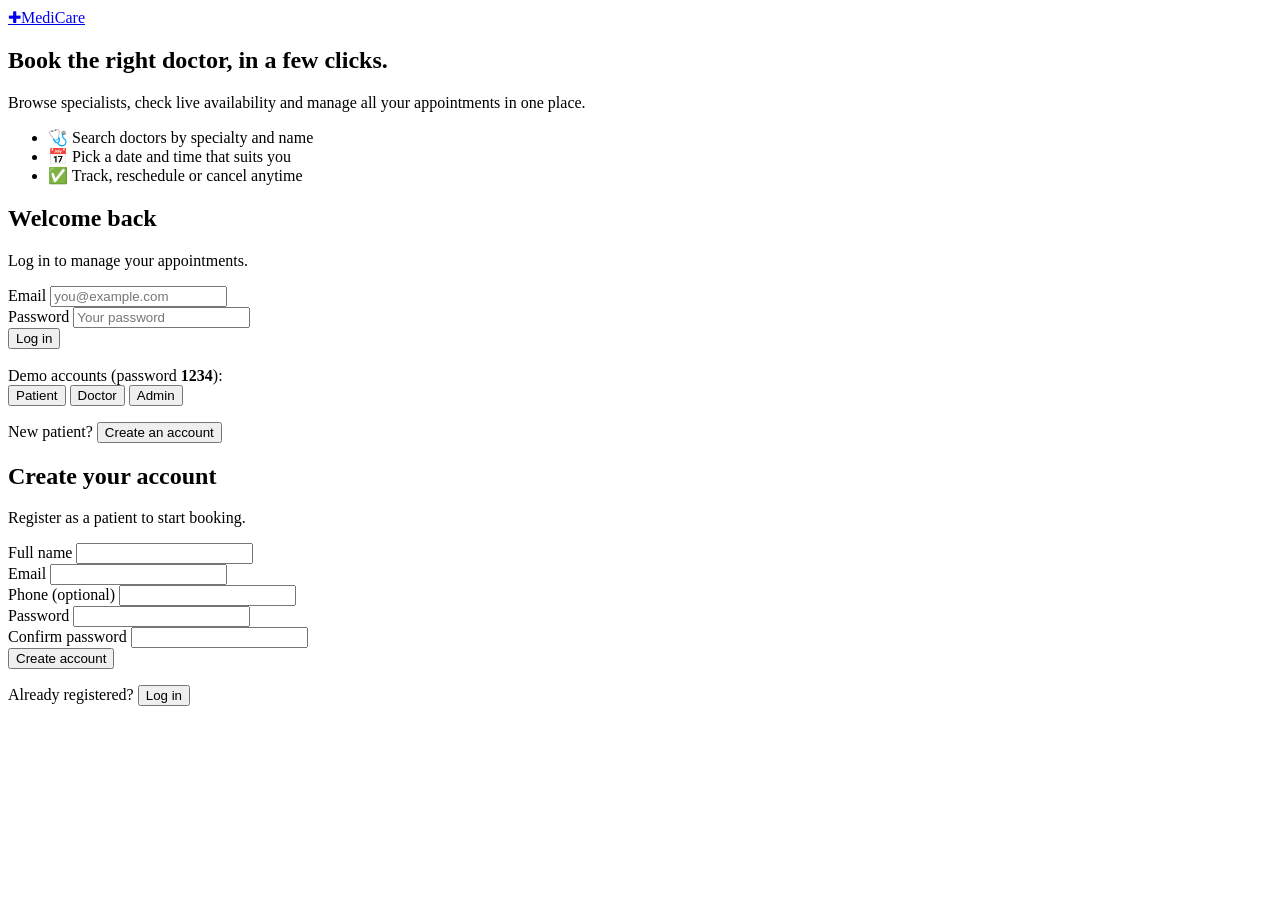
==== index.html @ a0e3eb26 "Add files via upload" ====
<!DOCTYPE html>
<html lang="en">
<head>
  <meta charset="UTF-8">
  <meta name="viewport" content="width=device-width, initial-scale=1">
  <title>Login – MediCare</title>
  <link rel="icon" href="data:image/svg+xml,%3Csvg xmlns=%27http://www.w3.org/2000/svg%27 viewBox=%270 0 32 32%27%3E%3Crect width=%2732%27 height=%2732%27 rx=%278%27 fill=%27%230f766e%27/%3E%3Cpath d=%27M13 7h6v6h6v6h-6v6h-6v-6H7v-6h6z%27 fill=%27white%27/%3E%3C/svg%3E">
  <link rel="stylesheet" href="css/styles.css">
</head>
<body>
  <div class="auth-wrap">
    <section class="auth-hero" aria-label="About MediCare">
      <a class="brand" href="index.html"><span class="brand-mark" aria-hidden="true">✚</span>MediCare</a>
      <div>
        <h1>Book the right doctor, in a few clicks.</h1>
        <p>Browse specialists, check live availability and manage all your appointments in one place.</p>
      </div>
      <ul>
        <li><span aria-hidden="true">🩺</span> Search doctors by specialty and name</li>
        <li><span aria-hidden="true">📅</span> Pick a date and time that suits you</li>
        <li><span aria-hidden="true">✅</span> Track, reschedule or cancel anytime</li>
      </ul>
    </section>

    <section class="auth-panel">
      <div class="auth-box">
        <!-- Login form -->
        <div id="loginView">
          <h1>Welcome back</h1>
          <p class="muted">Log in to manage your appointments.</p>
          <div id="loginAlert" class="alert error hidden" role="alert"></div>
          <form id="loginForm" class="form" novalidate>
            <div class="field">
              <label for="loginEmail">Email</label>
              <input id="loginEmail" type="email" autocomplete="email" placeholder="you@example.com" required>
              <div class="error"></div>
            </div>
            <div class="field">
              <label for="loginPassword">Password</label>
              <input id="loginPassword" type="password" autocomplete="current-password" placeholder="Your password" required>
              <div class="error"></div>
            </div>
            <button class="btn btn-primary btn-block" type="submit">Log in</button>
          </form>
          <p class="small muted" style="margin:18px 0 0">Demo accounts (password <strong>1234</strong>):</p>
          <div class="demo-accounts">
            <button type="button" data-email="patient@demo.com">Patient</button>
            <button type="button" data-email="doctor@demo.com">Doctor</button>
            <button type="button" data-email="admin@demo.com">Admin</button>
          </div>
          <p class="switch-line">New patient? <button class="link-btn" id="showRegister" type="button">Create an account</button></p>
        </div>

        <!-- Register form -->
        <div id="registerView" class="hidden">
          <h1>Create your account</h1>
          <p class="muted">Register as a patient to start booking.</p>
          <div id="registerAlert" class="alert error hidden" role="alert"></div>
          <form id="registerForm" class="form" novalidate>
            <div class="field">
              <label for="regName">Full name</label>
              <input id="regName" type="text" autocomplete="name" required>
              <div class="error"></div>
            </div>
            <div class="field">
              <label for="regEmail">Email</label>
              <input id="regEmail" type="email" autocomplete="email" required>
              <div class="error"></div>
            </div>
            <div class="field">
              <label for="regPhone">Phone (optional)</label>
              <input id="regPhone" type="tel" autocomplete="tel">
              <div class="error"></div>
            </div>
            <div class="form-row">
              <div class="field">
                <label for="regPassword">Password</label>
                <input id="regPassword" type="password" autocomplete="new-password" required>
                <div class="error"></div>
              </div>
              <div class="field">
                <label for="regConfirm">Confirm password</label>
                <input id="regConfirm" type="password" autocomplete="new-password" required>
                <div class="error"></div>
              </div>
            </div>
            <button class="btn btn-primary btn-block" type="submit">Create account</button>
          </form>
          <p class="switch-line">Already registered? <button class="link-btn" id="showLogin" type="button">Log in</button></p>
        </div>
      </div>
    </section>
  </div>

  <script src="js/data.js"></script>
  <script src="js/app.js"></script>
  <script>
    (function () {
      var existing = MC.Auth.current();
      if (existing) { location.replace(MC.Auth.home(existing.role)); return; }

      var $ = function (id) { return document.getElementById(id); };
      var emailRe = /^[^\s@]+@[^\s@]+\.[^\s@]+$/;

      function setErr(input, msg) {
        var f = input.closest('.field');
        f.classList.toggle('invalid', !!msg);
        f.querySelector('.error').textContent = msg || '';
        return !msg;
      }
      function showAlert(el, msg) { el.textContent = msg; el.classList.remove('hidden'); }
      function nextUrl(user) {
        var n = App.param('next');
        // only allow same-folder relative page names
        if (n && /^[a-z0-9-]+\.html(\?[^#]*)?$/i.test(n)) return n;
        return MC.Auth.home(user.role);
      }

      $('showRegister').addEventListener('click', function () { $('loginView').classList.add('hidden'); $('registerView').classList.remove('hidden'); $('regName').focus(); });
      $('showLogin').addEventListener('click', function () { $('registerView').classList.add('hidden'); $('loginView').classList.remove('hidden'); $('loginEmail').focus(); });

      document.querySelectorAll('.demo-accounts button').forEach(function (b) {
        b.addEventListener('click', function () { $('loginEmail').value = b.dataset.email; $('loginPassword').value = '1234'; $('loginForm').requestSubmit(); });
      });

      $('loginForm').addEventListener('submit', function (e) {
        e.preventDefault();
        $('loginAlert').classList.add('hidden');
        var em = $('loginEmail'), pw = $('loginPassword');
        var ok = setErr(em, !em.value.trim() ? 'Email is required.' : !emailRe.test(em.value.trim()) ? 'Enter a valid email address.' : '');
        ok = setErr(pw, !pw.value ? 'Password is required.' : '') && ok;
        if (!ok) return;
        var r = MC.Auth.login(em.value, pw.value);
        if (!r.ok) { showAlert($('loginAlert'), r.error); return; }
        location.href = nextUrl(r.user);
      });

      $('registerForm').addEventListener('submit', function (e) {
        e.preventDefault();
        $('registerAlert').classList.add('hidden');
        var n = $('regName'), em = $('regEmail'), ph = $('regPhone'), pw = $('regPassword'), cf = $('regConfirm');
        var ok = setErr(n, n.value.trim().length < 3 ? 'Enter your full name.' : '');
        ok = setErr(em, !emailRe.test(em.value.trim()) ? 'Enter a valid email address.' : '') && ok;
        ok = setErr(ph, ph.value && !/^[+\d][\d\s-]{6,}$/.test(ph.value.trim()) ? 'Enter a valid phone number.' : '') && ok;
        ok = setErr(pw, pw.value.length < 4 ? 'Use at least 4 characters.' : '') && ok;
        ok = setErr(cf, cf.value !== pw.value ? 'Passwords do not match.' : '') && ok;
        if (!ok) return;
        var r = MC.Auth.register({ name: n.value, email: em.value, phone: ph.value, password: pw.value });
        if (!r.ok) { showAlert($('registerAlert'), r.error); return; }
        location.href = nextUrl(r.user);
      });
    })();
  </script>
</body>
</html>
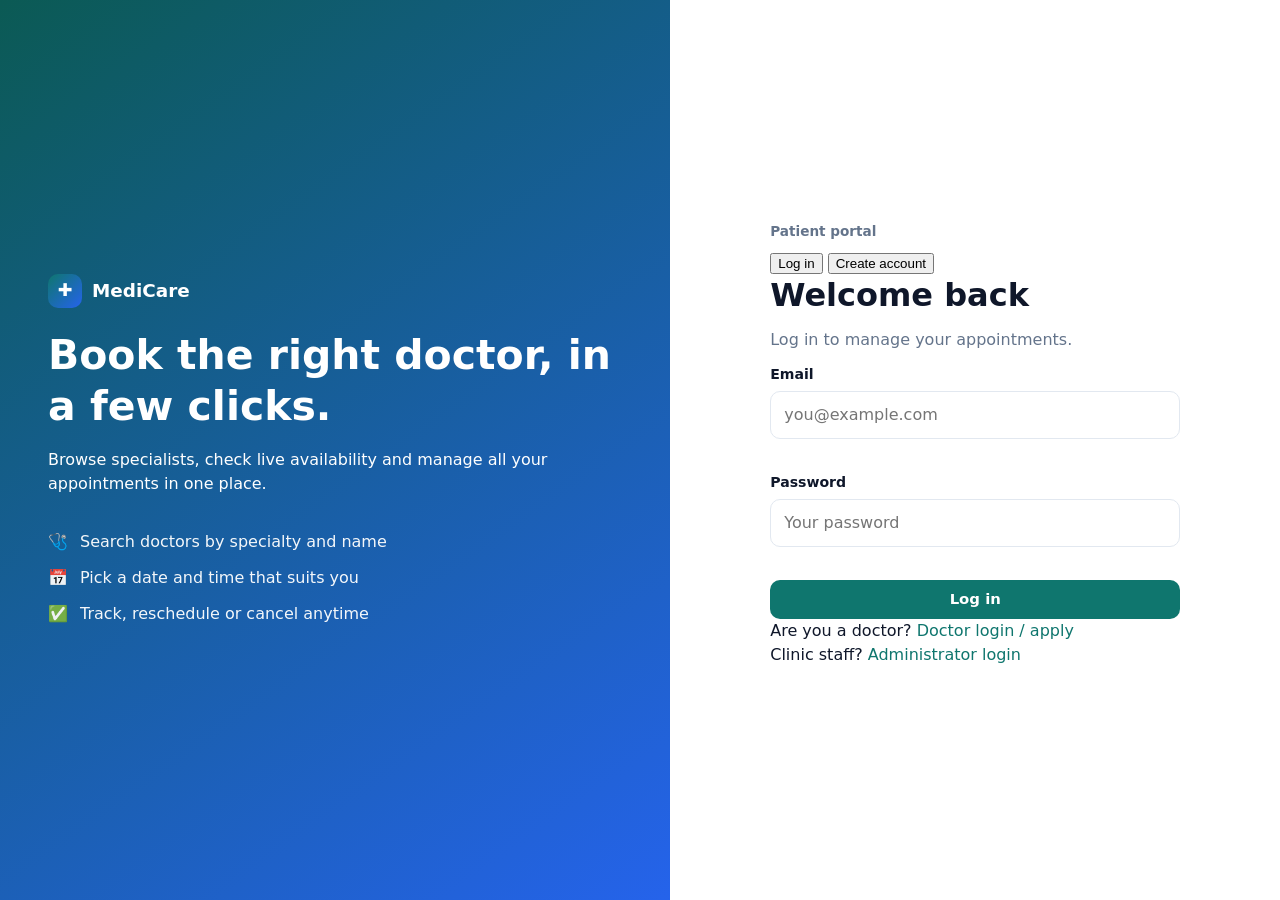
==== commit f123ffd0: "Add files via upload" ====
--- a/index.html
+++ b/index.html
@@ -3,7 +3,7 @@
 <head>
   <meta charset="UTF-8">
   <meta name="viewport" content="width=device-width, initial-scale=1">
-  <title>Login – MediCare</title>
+  <title>Patient Login – MediCare</title>
   <link rel="icon" href="data:image/svg+xml,%3Csvg xmlns=%27http://www.w3.org/2000/svg%27 viewBox=%270 0 32 32%27%3E%3Crect width=%2732%27 height=%2732%27 rx=%278%27 fill=%27%230f766e%27/%3E%3Cpath d=%27M13 7h6v6h6v6h-6v6h-6v-6H7v-6h6z%27 fill=%27white%27/%3E%3C/svg%3E">
   <link rel="stylesheet" href="css/styles.css">
 </head>
@@ -24,8 +24,14 @@
 
     <section class="auth-panel">
       <div class="auth-box">
-        <!-- Login form -->
-        <div id="loginView">
+        <p class="small muted" style="margin:0 0 10px"><strong>Patient portal</strong></p>
+        <div class="seg" role="tablist" aria-label="Patient account">
+          <button type="button" role="tab" id="tabLogin" aria-selected="true" aria-controls="loginView" data-view="loginView">Log in</button>
+          <button type="button" role="tab" id="tabRegister" aria-selected="false" aria-controls="registerView" data-view="registerView">Create account</button>
+        </div>
+
+        <!-- Log in -->
+        <div id="loginView" role="tabpanel" aria-labelledby="tabLogin">
           <h1>Welcome back</h1>
           <p class="muted">Log in to manage your appointments.</p>
           <div id="loginAlert" class="alert error hidden" role="alert"></div>
@@ -42,19 +48,12 @@
             </div>
             <button class="btn btn-primary btn-block" type="submit">Log in</button>
           </form>
-          <p class="small muted" style="margin:18px 0 0">Demo accounts (password <strong>1234</strong>):</p>
-          <div class="demo-accounts">
-            <button type="button" data-email="patient@demo.com">Patient</button>
-            <button type="button" data-email="doctor@demo.com">Doctor</button>
-            <button type="button" data-email="admin@demo.com">Admin</button>
-          </div>
-          <p class="switch-line">New patient? <button class="link-btn" id="showRegister" type="button">Create an account</button></p>
         </div>
 
-        <!-- Register form -->
-        <div id="registerView" class="hidden">
-          <h1>Create your account</h1>
-          <p class="muted">Register as a patient to start booking.</p>
+        <!-- Patient sign-up -->
+        <div id="registerView" class="hidden" role="tabpanel" aria-labelledby="tabRegister">
+          <h1>Create your patient account</h1>
+          <p class="muted">Register to start booking appointments.</p>
           <div id="registerAlert" class="alert error hidden" role="alert"></div>
           <form id="registerForm" class="form" novalidate>
             <div class="field">
@@ -76,6 +75,7 @@
               <div class="field">
                 <label for="regPassword">Password</label>
                 <input id="regPassword" type="password" autocomplete="new-password" required>
+                <div class="hint">8+ characters with a letter and a number.</div>
                 <div class="error"></div>
               </div>
               <div class="field">
@@ -86,69 +86,26 @@
             </div>
             <button class="btn btn-primary btn-block" type="submit">Create account</button>
           </form>
-          <p class="switch-line">Already registered? <button class="link-btn" id="showLogin" type="button">Log in</button></p>
         </div>
+
+        <p class="portal-links">
+          Are you a doctor? <a href="doctor-login.html">Doctor login / apply</a><br>
+          Clinic staff? <a href="admin-login.html">Administrator login</a>
+        </p>
       </div>
     </section>
   </div>
 
   <script src="js/data.js"></script>
   <script src="js/app.js"></script>
+  <script src="js/auth-ui.js"></script>
   <script>
     (function () {
-      var existing = MC.Auth.current();
-      if (existing) { location.replace(MC.Auth.home(existing.role)); return; }
-
-      var $ = function (id) { return document.getElementById(id); };
-      var emailRe = /^[^\s@]+@[^\s@]+\.[^\s@]+$/;
-
-      function setErr(input, msg) {
-        var f = input.closest('.field');
-        f.classList.toggle('invalid', !!msg);
-        f.querySelector('.error').textContent = msg || '';
-        return !msg;
-      }
-      function showAlert(el, msg) { el.textContent = msg; el.classList.remove('hidden'); }
-      function nextUrl(user) {
-        var n = App.param('next');
-        // only allow same-folder relative page names
-        if (n && /^[a-z0-9-]+\.html(\?[^#]*)?$/i.test(n)) return n;
-        return MC.Auth.home(user.role);
-      }
-
-      $('showRegister').addEventListener('click', function () { $('loginView').classList.add('hidden'); $('registerView').classList.remove('hidden'); $('regName').focus(); });
-      $('showLogin').addEventListener('click', function () { $('registerView').classList.add('hidden'); $('loginView').classList.remove('hidden'); $('loginEmail').focus(); });
-
-      document.querySelectorAll('.demo-accounts button').forEach(function (b) {
-        b.addEventListener('click', function () { $('loginEmail').value = b.dataset.email; $('loginPassword').value = '1234'; $('loginForm').requestSubmit(); });
-      });
-
-      $('loginForm').addEventListener('submit', function (e) {
-        e.preventDefault();
-        $('loginAlert').classList.add('hidden');
-        var em = $('loginEmail'), pw = $('loginPassword');
-        var ok = setErr(em, !em.value.trim() ? 'Email is required.' : !emailRe.test(em.value.trim()) ? 'Enter a valid email address.' : '');
-        ok = setErr(pw, !pw.value ? 'Password is required.' : '') && ok;
-        if (!ok) return;
-        var r = MC.Auth.login(em.value, pw.value);
-        if (!r.ok) { showAlert($('loginAlert'), r.error); return; }
-        location.href = nextUrl(r.user);
-      });
-
-      $('registerForm').addEventListener('submit', function (e) {
-        e.preventDefault();
-        $('registerAlert').classList.add('hidden');
-        var n = $('regName'), em = $('regEmail'), ph = $('regPhone'), pw = $('regPassword'), cf = $('regConfirm');
-        var ok = setErr(n, n.value.trim().length < 3 ? 'Enter your full name.' : '');
-        ok = setErr(em, !emailRe.test(em.value.trim()) ? 'Enter a valid email address.' : '') && ok;
-        ok = setErr(ph, ph.value && !/^[+\d][\d\s-]{6,}$/.test(ph.value.trim()) ? 'Enter a valid phone number.' : '') && ok;
-        ok = setErr(pw, pw.value.length < 4 ? 'Use at least 4 characters.' : '') && ok;
-        ok = setErr(cf, cf.value !== pw.value ? 'Passwords do not match.' : '') && ok;
-        if (!ok) return;
-        var r = MC.Auth.register({ name: n.value, email: em.value, phone: ph.value, password: pw.value });
-        if (!r.ok) { showAlert($('registerAlert'), r.error); return; }
-        location.href = nextUrl(r.user);
-      });
+      if (AuthUI.redirectIfSignedIn()) return;
+      App.showFlash();
+      AuthUI.bindTabs();
+      AuthUI.bindLogin('patient');
+      AuthUI.bindPatientRegister();
     })();
   </script>
 </body>
--- a/css/styles.css
+++ b/css/styles.css
@@ -0,0 +1,253 @@
+/* ============ MediCare – shared styles ============ */
+:root {
+  --primary: #0f766e;
+  --primary-dark: #0b5a54;
+  --primary-soft: #ccfbf1;
+  --accent: #2563eb;
+  --bg: #f4f7f9;
+  --surface: #ffffff;
+  --text: #0f172a;
+  --muted: #64748b;
+  --border: #e2e8f0;
+  --danger: #dc2626;
+  --danger-soft: #fee2e2;
+  --warn: #d97706;
+  --warn-soft: #fef3c7;
+  --ok: #16a34a;
+  --ok-soft: #dcfce7;
+  --info-soft: #dbeafe;
+  --radius: 14px;
+  --shadow: 0 1px 2px rgba(15, 23, 42, .06), 0 4px 16px rgba(15, 23, 42, .06);
+  --shadow-lg: 0 10px 40px rgba(15, 23, 42, .18);
+  --font: "Inter", system-ui, -apple-system, "Segoe UI", Roboto, Arial, sans-serif;
+}
+
+*, *::before, *::after { box-sizing: border-box; }
+html { -webkit-text-size-adjust: 100%; }
+body {
+  margin: 0; font-family: var(--font); color: var(--text); background: var(--bg);
+  line-height: 1.5; min-height: 100vh; display: flex; flex-direction: column;
+}
+img { max-width: 100%; display: block; }
+a { color: var(--primary); text-decoration: none; }
+a:hover { text-decoration: underline; }
+h1, h2, h3, h4 { margin: 0 0 .4em; line-height: 1.25; }
+h1 { font-size: clamp(1.5rem, 2.5vw, 2rem); }
+h2 { font-size: 1.25rem; }
+h3 { font-size: 1.05rem; }
+p { margin: 0 0 .75em; }
+.muted { color: var(--muted); }
+.small { font-size: .85rem; }
+.hidden { display: none !important; }
+.sr-only { position: absolute; width: 1px; height: 1px; overflow: hidden; clip: rect(0 0 0 0); white-space: nowrap; }
+
+/* ---------- Layout ---------- */
+.container { width: 100%; max-width: 1180px; margin: 0 auto; padding: 0 20px; }
+main { flex: 1; padding: 28px 0 56px; }
+.page-head { display: flex; flex-wrap: wrap; align-items: flex-end; justify-content: space-between; gap: 12px; margin-bottom: 22px; }
+.page-head p { margin: 0; color: var(--muted); }
+.grid { display: grid; gap: 18px; }
+.grid-2 { grid-template-columns: repeat(2, minmax(0, 1fr)); }
+.grid-3 { grid-template-columns: repeat(3, minmax(0, 1fr)); }
+.grid-4 { grid-template-columns: repeat(4, minmax(0, 1fr)); }
+.split { display: grid; grid-template-columns: minmax(0, 2fr) minmax(0, 1fr); gap: 20px; align-items: start; }
+
+/* ---------- Header / nav ---------- */
+.site-header { background: var(--surface); border-bottom: 1px solid var(--border); position: sticky; top: 0; z-index: 50; }
+.nav-bar { display: flex; align-items: center; justify-content: space-between; gap: 16px; height: 64px; }
+.brand { display: flex; align-items: center; gap: 10px; font-weight: 800; font-size: 1.15rem; color: var(--text); }
+.brand:hover { text-decoration: none; }
+.brand-mark { width: 34px; height: 34px; border-radius: 10px; background: linear-gradient(135deg, var(--primary), var(--accent)); color: #fff; display: grid; place-items: center; font-size: 1.1rem; }
+.nav-links { display: flex; align-items: center; gap: 4px; list-style: none; margin: 0; padding: 0; }
+.nav-links a { display: block; padding: 8px 14px; border-radius: 8px; color: var(--muted); font-weight: 600; font-size: .93rem; }
+.nav-links a:hover { background: var(--bg); color: var(--text); text-decoration: none; }
+.nav-links a.active { background: var(--primary-soft); color: var(--primary-dark); }
+.nav-user { display: flex; align-items: center; gap: 10px; }
+.avatar { width: 36px; height: 36px; border-radius: 50%; background: var(--primary-soft); color: var(--primary-dark); display: grid; place-items: center; font-weight: 700; font-size: .85rem; flex: none; }
+.avatar.lg { width: 96px; height: 96px; font-size: 2rem; }
+.avatar.md { width: 56px; height: 56px; font-size: 1.1rem; }
+.user-meta { line-height: 1.2; }
+.user-meta strong { display: block; font-size: .9rem; }
+.user-meta span { font-size: .75rem; color: var(--muted); text-transform: capitalize; }
+.nav-toggle { display: none; background: none; border: 1px solid var(--border); border-radius: 8px; width: 42px; height: 42px; font-size: 1.3rem; cursor: pointer; color: var(--text); }
+
+/* ---------- Buttons ---------- */
+.btn { display: inline-flex; align-items: center; justify-content: center; gap: 8px; padding: 10px 18px; border-radius: 10px; border: 1px solid transparent; font: inherit; font-weight: 600; font-size: .93rem; cursor: pointer; transition: background .15s, transform .05s, box-shadow .15s; text-decoration: none; line-height: 1.2; }
+.btn:hover { text-decoration: none; }
+.btn:active { transform: translateY(1px); }
+.btn:focus-visible, input:focus-visible, select:focus-visible, textarea:focus-visible, .slot:focus-visible { outline: 3px solid rgba(37, 99, 235, .35); outline-offset: 1px; }
+.btn-primary { background: var(--primary); color: #fff; }
+.btn-primary:hover { background: var(--primary-dark); }
+.btn-outline { background: var(--surface); color: var(--text); border-color: var(--border); }
+.btn-outline:hover { background: var(--bg); }
+.btn-danger { background: var(--danger); color: #fff; }
+.btn-danger:hover { background: #b91c1c; }
+.btn-ghost-danger { background: var(--danger-soft); color: var(--danger); }
+.btn-ghost-danger:hover { background: #fecaca; }
+.btn-ok { background: var(--ok-soft); color: var(--ok); }
+.btn-ok:hover { background: #bbf7d0; }
+.btn-sm { padding: 6px 12px; font-size: .82rem; border-radius: 8px; }
+.btn-block { width: 100%; }
+.btn[disabled] { opacity: .5; cursor: not-allowed; }
+.btn-row { display: flex; flex-wrap: wrap; gap: 8px; }
+
+/* ---------- Cards ---------- */
+.card { background: var(--surface); border: 1px solid var(--border); border-radius: var(--radius); box-shadow: var(--shadow); padding: 20px; }
+.card-head { display: flex; align-items: center; justify-content: space-between; gap: 10px; margin-bottom: 14px; flex-wrap: wrap; }
+.card-head h2, .card-head h3 { margin: 0; }
+.stat { display: flex; align-items: center; gap: 14px; }
+.stat-icon { width: 48px; height: 48px; border-radius: 12px; display: grid; place-items: center; font-size: 1.4rem; background: var(--primary-soft); flex: none; }
+.stat-icon.blue { background: var(--info-soft); }
+.stat-icon.amber { background: var(--warn-soft); }
+.stat-icon.red { background: var(--danger-soft); }
+.stat-icon.green { background: var(--ok-soft); }
+.stat strong { font-size: 1.6rem; display: block; line-height: 1.1; }
+.stat span { color: var(--muted); font-size: .85rem; }
+
+/* ---------- Badges ---------- */
+.badge { display: inline-block; padding: 3px 10px; border-radius: 999px; font-size: .75rem; font-weight: 700; text-transform: capitalize; white-space: nowrap; }
+.badge.pending { background: var(--warn-soft); color: var(--warn); }
+.badge.confirmed { background: var(--ok-soft); color: var(--ok); }
+.badge.completed { background: var(--info-soft); color: var(--accent); }
+.badge.cancelled { background: var(--danger-soft); color: var(--danger); }
+.badge.role { background: var(--primary-soft); color: var(--primary-dark); }
+.badge.active { background: var(--ok-soft); color: var(--ok); }
+.badge.disabled { background: var(--danger-soft); color: var(--danger); }
+.tag { display: inline-block; background: var(--bg); border: 1px solid var(--border); border-radius: 999px; padding: 2px 10px; font-size: .78rem; color: var(--muted); }
+
+/* ---------- Forms ---------- */
+.form { display: grid; gap: 16px; }
+.field label { display: block; font-weight: 600; font-size: .88rem; margin-bottom: 6px; }
+.field input, .field select, .field textarea, .input {
+  width: 100%; padding: 11px 13px; border: 1px solid var(--border); border-radius: 10px; font: inherit; background: #fff; color: var(--text);
+}
+.field textarea { min-height: 96px; resize: vertical; }
+.field input:focus, .field select:focus, .field textarea:focus, .input:focus { border-color: var(--accent); }
+.field .error { color: var(--danger); font-size: .8rem; margin-top: 4px; min-height: 1em; }
+.field.invalid input, .field.invalid select, .field.invalid textarea { border-color: var(--danger); }
+.form-row { display: grid; grid-template-columns: repeat(2, minmax(0, 1fr)); gap: 16px; }
+.alert { padding: 12px 14px; border-radius: 10px; font-size: .9rem; margin-bottom: 14px; }
+.alert.error { background: var(--danger-soft); color: #991b1b; }
+.alert.info { background: var(--info-soft); color: #1e40af; }
+.alert.ok { background: var(--ok-soft); color: #166534; }
+
+/* ---------- Toolbar / filters ---------- */
+.toolbar { display: flex; flex-wrap: wrap; gap: 12px; margin-bottom: 20px; }
+.toolbar .field { flex: 1 1 200px; margin: 0; }
+.toolbar .field.grow { flex: 2 1 280px; }
+.tabs { display: flex; gap: 6px; flex-wrap: wrap; margin-bottom: 16px; }
+.tab { padding: 8px 16px; border-radius: 999px; background: var(--surface); border: 1px solid var(--border); font-weight: 600; font-size: .88rem; cursor: pointer; color: var(--muted); font-family: inherit; }
+.tab.active { background: var(--primary); border-color: var(--primary); color: #fff; }
+
+/* ---------- Doctor cards ---------- */
+.doctor-card { display: flex; flex-direction: column; gap: 12px; }
+.doctor-top { display: flex; gap: 14px; align-items: center; }
+.doctor-top h3 { margin: 0; }
+.rating { color: var(--warn); font-weight: 700; font-size: .88rem; }
+.doctor-meta { display: flex; flex-wrap: wrap; gap: 6px; }
+.doctor-card .btn-row { margin-top: auto; }
+.empty { text-align: center; padding: 36px 16px; color: var(--muted); }
+.empty .big { font-size: 2.4rem; }
+
+/* ---------- Tables ---------- */
+.table-wrap { overflow-x: auto; -webkit-overflow-scrolling: touch; }
+table.table { width: 100%; border-collapse: collapse; min-width: 560px; }
+.table th { text-align: left; font-size: .75rem; text-transform: uppercase; letter-spacing: .04em; color: var(--muted); padding: 10px 12px; border-bottom: 1px solid var(--border); white-space: nowrap; }
+.table td { padding: 12px; border-bottom: 1px solid var(--border); vertical-align: middle; font-size: .92rem; }
+.table tr:last-child td { border-bottom: 0; }
+.table .actions { white-space: nowrap; text-align: right; }
+.table .actions .btn { margin-left: 4px; }
+
+/* ---------- Appointment list ---------- */
+.appt-list { display: grid; gap: 12px; }
+.appt { display: flex; gap: 16px; align-items: center; justify-content: space-between; flex-wrap: wrap; padding: 16px; border: 1px solid var(--border); border-radius: 12px; background: var(--surface); }
+.appt-main { display: flex; gap: 14px; align-items: center; min-width: 0; flex: 1 1 260px; }
+.appt-date { background: var(--primary-soft); color: var(--primary-dark); border-radius: 12px; padding: 8px 12px; text-align: center; min-width: 64px; flex: none; }
+.appt-date strong { display: block; font-size: 1.3rem; line-height: 1; }
+.appt-date span { font-size: .72rem; text-transform: uppercase; font-weight: 700; }
+.appt h3 { margin: 0 0 2px; font-size: 1rem; }
+.appt p { margin: 0; font-size: .85rem; color: var(--muted); overflow-wrap: anywhere; }
+.appt-actions { display: flex; align-items: center; gap: 8px; flex-wrap: wrap; }
+
+/* ---------- Booking ---------- */
+.date-input { max-width: 260px; }
+.slots { display: grid; grid-template-columns: repeat(auto-fill, minmax(96px, 1fr)); gap: 10px; }
+.slot { padding: 10px 6px; border: 1px solid var(--border); border-radius: 10px; background: #fff; font: inherit; font-weight: 600; cursor: pointer; text-align: center; color: var(--text); }
+.slot:hover:not([disabled]) { border-color: var(--primary); background: var(--primary-soft); }
+.slot.selected { background: var(--primary); color: #fff; border-color: var(--primary); }
+.slot[disabled] { background: var(--bg); color: #94a3b8; text-decoration: line-through; cursor: not-allowed; }
+.summary-row { display: flex; justify-content: space-between; gap: 10px; padding: 8px 0; border-bottom: 1px dashed var(--border); font-size: .92rem; }
+.summary-row:last-child { border-bottom: 0; }
+.summary-row span:last-child { font-weight: 600; text-align: right; overflow-wrap: anywhere; }
+
+/* ---------- Profile ---------- */
+.profile-hero { display: flex; gap: 22px; align-items: center; flex-wrap: wrap; }
+.profile-hero .info { flex: 1 1 260px; min-width: 0; }
+.kv { display: grid; grid-template-columns: 130px 1fr; gap: 8px 14px; font-size: .92rem; }
+.kv dt { color: var(--muted); }
+.kv dd { margin: 0; font-weight: 600; overflow-wrap: anywhere; }
+.review { padding: 12px 0; border-bottom: 1px solid var(--border); }
+.review:last-child { border-bottom: 0; }
+
+/* ---------- Login ---------- */
+.auth-wrap { flex: 1; display: grid; grid-template-columns: 1.1fr 1fr; min-height: 100vh; }
+.auth-hero { background: linear-gradient(145deg, var(--primary-dark), var(--accent)); color: #fff; padding: 56px 48px; display: flex; flex-direction: column; justify-content: center; gap: 22px; }
+.auth-hero h1 { font-size: clamp(1.8rem, 3.2vw, 2.6rem); }
+.auth-hero ul { list-style: none; padding: 0; margin: 0; display: grid; gap: 12px; }
+.auth-hero li { display: flex; gap: 12px; align-items: flex-start; opacity: .95; }
+.auth-hero .brand { color: #fff; }
+.auth-panel { display: flex; align-items: center; justify-content: center; padding: 32px 20px; background: var(--surface); }
+.auth-box { width: 100%; max-width: 410px; }
+.demo-accounts { display: grid; grid-template-columns: repeat(3, 1fr); gap: 8px; margin-top: 8px; }
+.demo-accounts button { padding: 8px 4px; border: 1px dashed var(--border); background: var(--bg); border-radius: 8px; cursor: pointer; font: inherit; font-size: .78rem; font-weight: 600; color: var(--muted); }
+.demo-accounts button:hover { border-color: var(--primary); color: var(--primary-dark); }
+.switch-line { text-align: center; margin-top: 16px; font-size: .9rem; }
+.link-btn { background: none; border: 0; color: var(--primary); font: inherit; font-weight: 700; cursor: pointer; padding: 0; }
+
+/* ---------- Modal / toast ---------- */
+.modal-backdrop { position: fixed; inset: 0; background: rgba(15, 23, 42, .5); display: grid; place-items: center; padding: 16px; z-index: 100; }
+.modal { background: #fff; border-radius: 16px; width: 100%; max-width: 480px; max-height: 92vh; overflow-y: auto; padding: 24px; box-shadow: var(--shadow-lg); }
+.modal h2 { margin-bottom: 14px; }
+.modal-actions { display: flex; justify-content: flex-end; gap: 8px; margin-top: 18px; flex-wrap: wrap; }
+.toast-stack { position: fixed; right: 16px; bottom: 16px; display: grid; gap: 8px; z-index: 200; max-width: calc(100vw - 32px); }
+.toast { background: var(--text); color: #fff; padding: 12px 16px; border-radius: 10px; box-shadow: var(--shadow-lg); font-size: .9rem; animation: pop .2s ease-out; }
+.toast.ok { background: #166534; }
+.toast.error { background: #991b1b; }
+@keyframes pop { from { opacity: 0; transform: translateY(8px); } to { opacity: 1; transform: none; } }
+
+/* ---------- Footer ---------- */
+.site-footer { border-top: 1px solid var(--border); background: var(--surface); padding: 18px 0; color: var(--muted); font-size: .85rem; }
+.site-footer .container { display: flex; justify-content: space-between; gap: 10px; flex-wrap: wrap; }
+
+/* ---------- Responsive ---------- */
+@media (max-width: 1024px) {
+  .grid-4 { grid-template-columns: repeat(2, minmax(0, 1fr)); }
+  .grid-3 { grid-template-columns: repeat(2, minmax(0, 1fr)); }
+  .split { grid-template-columns: 1fr; }
+}
+@media (max-width: 860px) {
+  .auth-wrap { grid-template-columns: 1fr; min-height: 0; }
+  .auth-hero { padding: 32px 24px; }
+  .auth-hero ul { display: none; }
+  .nav-toggle { display: inline-grid; place-items: center; }
+  .nav-bar { flex-wrap: wrap; height: auto; padding: 10px 0; }
+  .nav-menu { display: none; width: 100%; flex-direction: column; align-items: stretch; gap: 10px; padding-top: 8px; }
+  .nav-menu.open { display: flex; }
+  .nav-links { flex-direction: column; align-items: stretch; }
+  .nav-links a { padding: 11px 14px; }
+  .nav-user { justify-content: space-between; border-top: 1px solid var(--border); padding-top: 10px; }
+}
+@media (max-width: 640px) {
+  .container { padding: 0 14px; }
+  main { padding-top: 20px; }
+  .grid-2, .grid-3, .grid-4, .form-row { grid-template-columns: 1fr; }
+  .kv { grid-template-columns: 1fr; gap: 2px 0; }
+  .kv dd { margin-bottom: 8px; }
+  .appt-actions { width: 100%; }
+  .appt-actions .btn { flex: 1; }
+  .demo-accounts { grid-template-columns: 1fr; }
+  .card { padding: 16px; }
+  .profile-hero { flex-direction: column; text-align: center; }
+  .profile-hero .btn-row { justify-content: center; }
+}
+@media print { .site-header, .site-footer, .btn { display: none !important; } }
